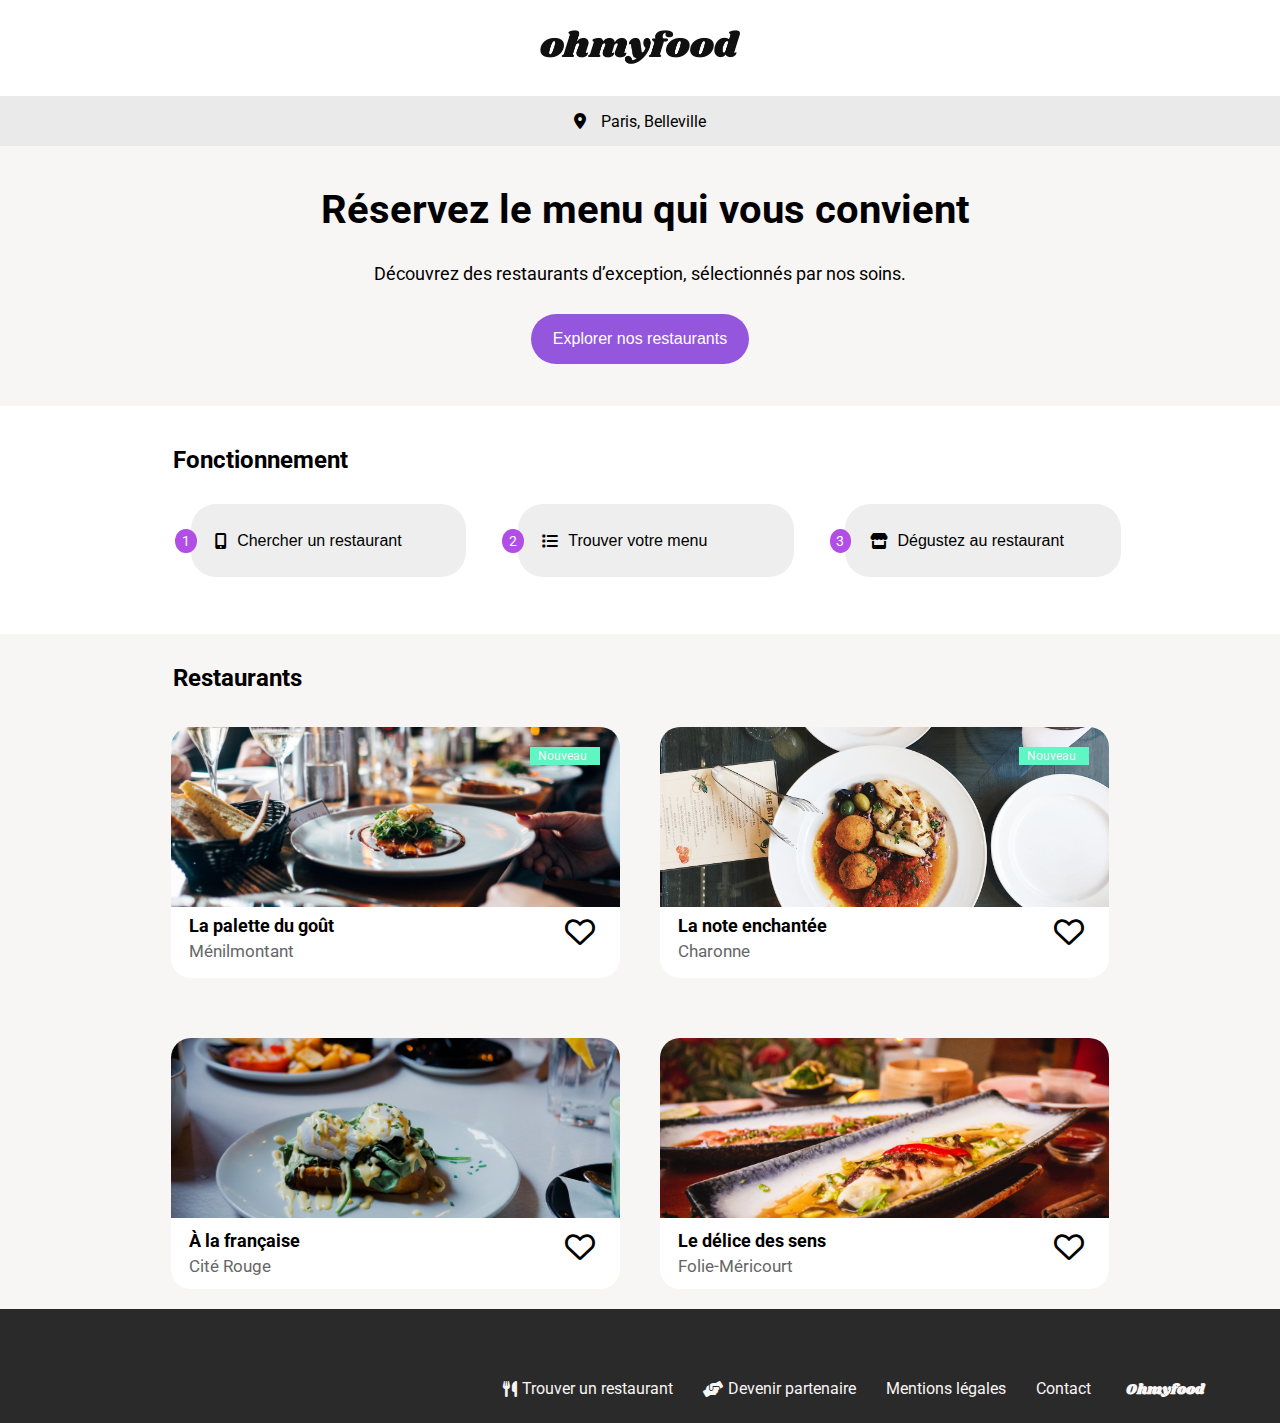
==== index.html @ 7b1d2f07 "Corrections de soutenance" ====
<!DOCTYPE html>
<html lang="fr">
<head>
    <meta charset="UTF-8">
    <title>OhMyFood</title>
    <link rel="preconnect" href="https://fonts.googleapis.com">
    <link rel="preconnect" href="https://fonts.gstatic.com" crossorigin>
    <link href="https://fonts.googleapis.com/css2?family=Raleway:wght@400;500;700&display=swap" rel="stylesheet">
    <link rel="stylesheet" href="./assets/css/style.css">
    <link rel="preconnect" href="https://fonts.googleapis.com">
    <link rel="stylesheet" href="https://cdnjs.cloudflare.com/ajax/libs/font-awesome/6.0.0-beta3/css/all.min.css">
    <link href="https://fonts.googleapis.com/css2?family=Roboto:ital,wght@0,100;0,300;0,400;0,500;0,700;0,900;1,100;1,300;1,400;1,500;1,700;1,900&display=swap" rel="stylesheet">
    <link href="https://fonts.googleapis.com/css2?family=Roboto:ital,wght@0,100;0,300;0,400;0,500;0,700;0,900;1,100;1,300;1,400;1,500;1,700;1,900&family=Shrikhand&display=swap" rel="stylesheet">
</head>

<body>

    <header>
        <div class="logo">
            <img src="./assets/images/ohmyfood/images/logo/ohmyfood.png" alt="logo">
        </div>
        <div class="location">
            <div class="icon"><i class="fa-solid fa-location-dot"></i></div>
            <p>Paris, Belleville</p>
        </div>
    </header>

    <main>

        <section class="intro">
            <h1>Réservez le menu qui vous convient</h1>
            <p>Découvrez des restaurants d’exception, sélectionnés par nos soins.</p>
            <button class="explore-button">Explorer nos restaurants</button>
        </section>

        <section class="fonctionnement">
            <h2>Fonctionnement</h2>
            <div class="steps">
                <div class="step">
                    <span class="number">1</span>
                    <button class="search-button"><i class="fa-solid fa-mobile-screen-button step-icon"></i>
                        <span>Chercher un restaurant</span> </button>
                </div>
                <div class="step">
                    <span class="number">2</span>
                    <button class="search-button"><i class="fa-solid fa-list step-icon"></i><span>Trouver votre menu</span> </button>
                </div>
                <div class="step">
                    <span class="number">3</span>
                    <button class="search-button"><i class="fa-solid fa-store step-icon"></i><span>Dégustez au restaurant</span></button>
                </div>
            </div>
        </section>

        <section class="restaurants">
            <h2>Restaurants</h2>
            <div class="restaurant-list">
                <div class="restaurant">
                    
                    <div class="restaurant-badge">
                        <a href="./restaurants/la-palette-du-gout/lapalette.html">
                        <img src="./assets/images/ohmyfood/images/restaurants/lapalette.jpg" alt="La palette du goût"></a>
                        <span class="badge">Nouveau</span>
                    </div>
                    <div class="restaurant-info">
                        <a href="./restaurants/la-palette-du-gout/lapalette.html">
                        <h3>La palette du goût</h3>
                        <p>Ménilmontant</p></a>
                        <input type="checkbox" class="favorite-checkbox" id="favorite1">
                        <label for="favorite1" class="favorite-button">
                            <i class="far fa-heart heart-empty"></i>
                            <i class="fas fa-heart heart-filled"></i>
                        </label>             
                    </div> 
                </div>

               
                <div class="restaurant">
                    
                    <div class="restaurant-badge">
                        <a href="./restaurants/la-note-enchantee/lanoteenchantee.html">
                        <img src="./assets/images/ohmyfood/images/restaurants/lanote.jpg" alt="La note enchantée"></a>
                        <span class="badge">Nouveau</span>
                    </div>
                    <div class="restaurant-info">
                        <a href="./restaurants/la-palette-du-gout/lapalette.html">
                        <h3>La note enchantée</h3>
                        <p>Charonne</p></a>
                        <input type="checkbox" class="favorite-checkbox" id="favorite2">
                        <label for="favorite2" class="favorite-button">
                            <i class="far fa-heart heart-empty"></i>
                            <i class="fas fa-heart heart-filled"></i>
                        </label>  
                    </div>
                </div>

                
                <div class="restaurant">
                    <a href="./restaurants/a-la-française/lafrancaise.html">
                    <img src="./assets/images/ohmyfood/images/restaurants/lafrancaise.jpg" alt="À la française"></a>
                    <div class="restaurant-info">
                        <a href="./restaurants/la-palette-du-gout/lapalette.html">
                        <h3>À la française</h3>
                        <p>Cité Rouge</p></a>
                        <input type="checkbox" class="favorite-checkbox" id="favorite3">
                        <label for="favorite3" class="favorite-button">
                            <i class="far fa-heart heart-empty"></i>
                            <i class="fas fa-heart heart-filled"></i>
                        </label>   
                    </div>
                </div>

                
                <div class="restaurant">
                    <a href="./restaurants/le-delice-des-sens/ledelicedessens.html">
                    <img src="./assets/images/ohmyfood/images/restaurants/ledelice.jpg" alt="Le délice des sens"></a>
                    <div class="restaurant-info">
                        <a href="./restaurants/la-palette-du-gout/lapalette.html">
                        <h3>Le délice des sens</h3>
                        <p>Folie-Méricourt</p></a>
                        <input type="checkbox" class="favorite-checkbox" id="favorite4">
                        <label for="favorite4" class="favorite-button">
                            <i class="far fa-heart heart-empty"></i>
                            <i class="fas fa-heart heart-filled"></i>
                        </label>    
                    </div>
                </div>
            </div>
        </section>
    </main>
    <footer>
        <nav>
            <h4>Ohmyfood</h4>
            <ul class="liste">
                <li><a href="#"><i class="fa-solid fa-utensils icon-footer"></i><span class="bas">Trouver un restaurant</span> </a></li>
                <li><a href="#"><i class="fa-solid fa-handshake-angle icon-footer"></i><span class="bas">Devenir partenaire</span></a></li>
                <li><a href="#"><span class="bas">Mentions légales</span></a></li>
                <li><a href="#"><span class="bas">Contact</span></a></li>
            </ul>
        </nav>
    </footer>
</body>
</html>
---- assets/css/style.css ----
body {
  background-color: #03A9F4;
  color: white;
}

.header {
  background-color: #2196F3;
  padding: 20px;
  text-align: center;
  font-size: 2em;
}

.menu {
  padding: 20px;
}
.menu .menu-item {
  padding: 15px;
  border: 1px solid white;
  transition: background-color 0.3s;
}
.menu .menu-item:hover {
  background-color: rgb(81.3846153846, 172.8846153846, 245.6153846154);
}

body {
  background-color: #03A9F4;
  color: white;
}

.header {
  background-color: #2196F3;
  padding: 20px;
  text-align: center;
  font-size: 2em;
}

.menu {
  padding: 20px;
}
.menu .menu-item {
  padding: 15px;
  border: 1px solid white;
  transition: background-color 0.3s;
}
.menu .menu-item:hover {
  background-color: rgb(81.3846153846, 172.8846153846, 245.6153846154);
}

body {
  background-color: #03A9F4;
  color: white;
}

.header {
  background-color: #2196F3;
  padding: 20px;
  text-align: center;
  font-size: 2em;
}

.menu {
  padding: 20px;
}
.menu .menu-item {
  padding: 15px;
  border: 1px solid white;
  transition: background-color 0.3s;
}
.menu .menu-item:hover {
  background-color: rgb(81.3846153846, 172.8846153846, 245.6153846154);
}

body {
  background-color: #03A9F4;
  color: white;
}

.header {
  background-color: #2196F3;
  padding: 20px;
  text-align: center;
  font-size: 2em;
}

.menu {
  padding: 20px;
}
.menu .menu-item {
  padding: 15px;
  border: 1px solid white;
  transition: background-color 0.3s;
}
.menu .menu-item:hover {
  background-color: rgb(81.3846153846, 172.8846153846, 245.6153846154);
}

* {
  margin: 0;
  padding: 0;
  box-sizing: border-box;
}

body {
  font-family: "Roboto", sans-serif;
}

.roboto-thin {
  font-family: "Roboto", sans-serif;
  font-weight: 100;
}

.roboto-light {
  font-family: "Roboto", sans-serif;
  font-weight: 300;
}

.roboto-regular {
  font-family: "Roboto", sans-serif;
  font-weight: 400;
}

.roboto-medium {
  font-family: "Roboto", sans-serif;
  font-weight: 500;
}

.roboto-bold {
  font-family: "Roboto", sans-serif;
  font-weight: 700;
}

.roboto-black {
  font-family: "Roboto", sans-serif;
  font-weight: 900;
}

.shrikhand-regular {
  font-family: "Shrikhand", serif;
  font-weight: 400;
}

header {
  height: 146px;
  width: 100%;
  display: flex;
  flex-direction: column;
  align-items: center;
}

.logo {
  width: 100%;
  height: 96px;
  background-color: white;
  display: flex;
  justify-content: center;
  padding-top: 30px;
}

header img {
  width: 200px;
  height: 34.2px;
}

.location {
  font-size: 16px;
  color: black;
  background-color: rgb(234, 234, 234);
  align-items: center;
  height: 50px;
  display: flex;
  justify-content: center;
  width: 100%;
}

.icon {
  margin-right: 15px;
}

.intro {
  text-align: center;
  background-color: rgb(248, 245, 245);
  width: 100%;
  height: 260px;
}

.intro h1 {
  font-size: 40px;
  color: black;
  padding-top: 40px;
  margin-left: 10px;
  margin-bottom: 30px;
  text-align: center;
}

.intro p {
  font-size: 18px;
  color: black;
  margin-bottom: 30px;
}

.explore-button {
  background-color: #9356DC;
  color: white;
  padding: 10px 20px;
  border-radius: 25px;
  font-size: 16px;
  cursor: pointer;
  border: none;
  width: 218px;
  height: 50px;
  transition: background-color 0.3s ease, transform 0.3s ease, color 0.3s ease;
}
.explore-button:hover {
  background-color: #c082e6;
  color: #f2e6ff;
  transform: scale(1.05);
}

.favorite-checkbox {
  display: none;
}

.favorite-button {
  background: none;
  border: none;
  cursor: pointer;
  font-size: 30px;
  position: relative;
  width: 30px;
  color: black;
}
.favorite-button .heart-empty {
  color: black;
  opacity: 1;
  transition: opacity 0.3s ease;
}
.favorite-button .heart-filled {
  color: #b24de6;
  opacity: 0;
  transition: opacity 0.3s ease;
  position: absolute;
  top: 0;
  left: 0;
}
.favorite-checkbox:checked + .favorite-button .heart-empty {
  opacity: 0;
}
.favorite-checkbox:checked + .favorite-button .heart-filled {
  opacity: 1;
}

.fonctionnement {
  width: 100%;
  height: 228.38px;
  display: flex;
  flex-direction: column;
  align-items: center;
  background-color: white;
}

.fonctionnement h2 {
  font-size: 24px;
  color: black;
  margin-bottom: 30px;
  margin-top: 40px;
  width: 73%;
}

.step {
  display: flex;
  align-items: center;
  margin-bottom: 20px;
  height: 73px;
  border-radius: 25px;
  width: 30%;
}

.steps {
  display: flex;
  gap: 20px;
  width: 80%;
  justify-content: center;
}

.step .number {
  width: 24px;
  height: 24px;
  background-color: #9356DC;
  color: white;
  border-radius: 50%;
  display: flex;
  justify-content: center;
  align-items: center;
  font-size: 14px;
  margin-right: 10px;
}

.step .number {
  width: 24px;
  height: 24px;
  background-color: #b24de6;
  color: white;
  border-radius: 50%;
  display: flex;
  justify-content: center;
  align-items: center;
  font-size: 14px;
  position: relative;
  left: 16px;
}

.search-button {
  background-color: #eee;
  color: black;
  width: 100%;
  height: 73px;
  border-radius: 25px;
  font-size: 16px;
  cursor: pointer;
  border: none;
  display: flex;
  align-items: center;
  padding-left: 8%;
  gap: 10px;
}

.restaurants {
  background-color: rgb(248, 245, 245);
  gap: 25px;
  display: flex;
  flex-direction: column;
  align-items: center;
  width: 100%;
}

.restaurants h2 {
  font-size: 24px;
  margin-bottom: 10px;
  margin-top: 30px;
  width: 73%;
  color: black;
}

.restaurant-list {
  display: flex;
  flex-wrap: wrap;
  gap: 40px;
  justify-content: center;
  width: 90%;
}

.restaurant {
  background-color: white;
  height: 251px;
  width: 39%;
  border-radius: 20px;
  margin-bottom: 20px;
}

.restaurant-badge {
  width: 100%;
  position: relative;
  height: 180px;
  border-radius: 20px;
}

.restaurant img {
  width: 100%;
  height: 180px;
  border-top-left-radius: 20px;
  border-top-right-radius: 20px;
  object-fit: cover;
}

.restaurant-info {
  display: flex;
  flex-direction: row;
  justify-content: space-between;
  margin: 8px 25px 0 18px;
  height: 50px;
}

.restaurant-info h3 {
  font-size: 18px;
  margin-bottom: 5px;
  text-decoration: none;
  color: black;
}

.restaurant-info p {
  font-size: 17px;
  color: black;
  margin-bottom: 5px;
  text-decoration: none;
  font-size: 17px;
  color: #666;
  margin-bottom: 5px;
}

.restaurant a {
  text-decoration: none;
  width: 100%;
}

.badge {
  background-color: #5ef6c3;
  color: rgb(248, 245, 245);
  padding: 2px 8px;
  width: 70px;
  font-size: 12px;
  position: absolute;
  top: 20px;
  right: 20px;
}

footer {
  width: 100%;
  background-color: rgb(43, 42, 42);
  padding: 15px;
  height: 114px;
  display: flex;
  justify-content: space-between;
  align-items: center;
  font-size: 0.9rem;
}

footer h4 {
  font-family: "Shrikhand", serif;
  margin-left: 20px;
  color: rgb(248, 245, 245);
  width: 139px;
  height: 27px;
}

footer nav ul {
  display: flex;
  margin-right: 15px;
  line-height: 20px;
  font-size: 16px;
  gap: 30px;
  list-style-type: none;
  color: rgb(248, 245, 245);
}

.icon-footer {
  margin-right: 5px;
}

footer nav {
  width: 100%;
  height: 114px;
  padding-top: 70px;
  display: flex;
  flex-direction: row-reverse;
  color: rgb(248, 245, 245);
}

footer nav ul li a {
  text-decoration: none;
  color: rgb(248, 245, 245);
  display: flex;
  align-items: center;
}

@media (min-width: 768px) and (max-width: 1024px) {
  /* Entete */
  header img {
    width: 197px;
    height: 36px;
  }
  .location {
    box-shadow: 6px 6px 25px rgba(0, 0, 0, 0.5);
  }
  /* Introduction */
  .intro h1 {
    font-size: 28px;
    margin-bottom: 10px;
    padding-top: 30px;
  }
  .intro p {
    font-size: 18px;
    width: 80%;
    margin-left: 10%;
  }
  /* Fonctionnement */
  .fonctionnement {
    height: 250px;
    width: 95%;
    padding: 0px 0px 0px 0px;
  }
  .fonctionnement h2 {
    font-size: 24px;
    margin-bottom: 30px;
    margin-top: 40px;
    width: 85%;
  }
  .steps {
    display: flex;
    flex-direction: row;
    width: 95%;
    margin-left: 5%;
  }
  .step {
    margin-bottom: 20px;
    height: 73px;
    width: 33%;
    border-radius: 25px;
  }
  .step .number {
    width: 24px;
    position: relative;
    left: 12px;
  }
  .search-button {
    background-color: #eee;
    color: black;
    width: 100%;
    height: 73px;
    border-radius: 25px;
    font-size: 14px;
    cursor: pointer;
    border: none;
    display: flex;
    align-items: center;
    padding-left: 8%;
    gap: 5px;
  }
  .step-icon {
    margin-right: 10px;
  }
  /* Restaurants */
  .restaurants {
    background-color: #eee;
    width: 100%;
    padding: 10px 30px 50px 40px;
  }
  .restaurants h2 {
    font-size: 24px;
    margin-bottom: 10px;
    margin-top: 30px;
    width: 95%;
  }
  .restaurant-list {
    display: flex;
    flex-direction: row;
    width: 100%;
    margin-left: 0%;
  }
  .restaurant {
    width: 45%;
    margin-left: 2%;
    height: 251px;
    border-radius: 20px 20px 20px 20px;
  }
  .restaurant-badge {
    width: 100%;
    position: relative;
    height: 180px;
    border-top-left-radius: 20px;
    border-top-right-radius: 20px;
  }
  .restaurant img {
    width: 100%;
    height: 180px;
    border-top-left-radius: 20px;
    border-top-right-radius: 20px;
  }
  .restaurant-info {
    display: flex;
    flex-direction: row;
    justify-content: space-between;
    margin-right: 25px;
    margin-left: 18px;
    margin-top: 8px;
  }
  .restaurant-info h3 {
    font-size: 20px;
    margin-bottom: 5px;
    color: black;
  }
  .restaurant-info p {
    font-size: 18px;
    color: #666;
    margin-bottom: 5px;
  }
  .restaurant a {
    text-decoration: none;
  }
  .badge {
    background-color: #5ef6c3;
    color: rgb(255, 255, 255);
    padding: 2px 8px;
    width: 70px;
    font-size: 12px;
    position: absolute;
    top: 20px;
    right: 20px;
  }
  /* Footer */
  footer {
    width: 100%;
    background-color: rgb(43, 42, 42);
    height: 114px;
  }
  h4 {
    color: white;
    width: 139px;
    height: 27px;
    margin-left: 20px;
    padding-bottom: 40px;
    font-family: "Shrikhand", serif;
    font-size: 22px;
  }
  footer nav {
    width: 100%;
    height: 114px;
    display: flex;
    flex-direction: column;
    padding-top: 30px;
  }
  footer nav ul {
    margin-left: 20px;
    display: flex;
    flex-direction: row;
    margin-left: 20px;
    margin-right: 15px;
    line-height: 20px;
    font-size: 16px;
    gap: 10px;
    list-style: none;
    padding-top: 10px;
  }
  .icon-footer {
    margin-right: 10px;
  }
  footer nav ul li a {
    text-decoration: none;
    color: #f8f5fa;
  }
}
/****************responsive mobiel**********/
@media (max-width: 767.98px) {
  /* Entete */
  header {
    width: 100%;
    height: 113px;
    padding: 0px 0px 0.5px 0px;
    gap: 0px;
  }
  header img {
    width: 197px;
    height: 36px;
    top: 14px;
    left: 89px;
    padding: 0px 19px 0px 16px;
    gap: 10px;
  }
  .logo {
    width: 100%;
    height: 63px;
    padding: 14px 89px 13px 89px;
    gap: 10px;
  }
  .location {
    box-shadow: 6px 6px 25px rgba(0, 0, 0, 0.5);
    width: 100%;
    height: 50px;
    top: 62.5px;
    left: -0.5px;
    gap: 17px;
  }
  /* Introduction */
  .intro h1 {
    font-size: 24px;
    margin-bottom: 10px;
    padding-top: 30px;
  }
  .intro p {
    font-size: 18px;
    width: 80%;
    margin-left: 10%;
  }
  /* fonctionnement*/
  .fonctionnement {
    height: 440px;
    padding: 0px 0px 0px 0px;
    display: flex;
    flex-direction: column;
    align-items: start;
  }
  .fonctionnement h2 {
    margin-left: 30px;
  }
  .steps {
    display: flex;
    flex-direction: column;
    width: 90%;
    margin-left: 5%;
  }
  .step {
    margin-bottom: 20px;
    height: 73px;
    width: 100%;
    border-radius: 25px;
  }
  .step .number {
    width: 24px;
    position: relative;
    left: 12px;
  }
  .search-button {
    background-color: #eee;
    color: black;
    width: 100%;
    height: 73px;
    border-radius: 25px;
    font-size: 18px;
    cursor: pointer;
    border: none;
    display: flex;
    align-items: center;
    gap: 10px;
  }
  .step-icon {
    margin-right: 10px;
  }
  /* Restaurants */
  .restaurants {
    background-color: #eee;
    padding-bottom: 40px;
    padding: 0px;
    height: 1300px;
    display: flex;
    flex-direction: column;
    align-items: start;
    width: 100%;
  }
  .restaurants h2 {
    font-size: 24px;
    margin-left: 30px;
  }
  .restaurant-list {
    display: flex;
    flex-wrap: wrap;
    width: 90%;
    margin-left: 6%;
  }
  .restaurant {
    width: 100%;
    border-radius: 20px 20px 20px 20px;
  }
  .restaurant img {
    width: 100%;
    height: 180px;
    border-top-left-radius: 20px;
    border-top-right-radius: 20px;
  }
  .restaurant-info {
    display: flex;
    flex-direction: row;
    justify-content: space-between;
    margin-right: 25px;
    margin-left: 18px;
    margin-top: 8px;
  }
  .restaurant-info h3 {
    font-size: 18px;
    margin-bottom: 5px;
    color: black;
  }
  .restaurant-info p {
    font-size: 17px;
    color: #666;
    margin-bottom: 5px;
  }
  .restaurant a {
    text-decoration: none;
  }
  .badge {
    background-color: #5ef6c3;
    color: rgb(255, 255, 255);
    padding: 2px 8px;
    width: 70px;
    font-size: 12px;
    position: absolute;
    top: 20px;
    right: 20px;
  }
  /* Footer */
  footer {
    width: 100%;
    background-color: rgb(43, 42, 42);
    height: 200px;
  }
  h4 {
    color: white;
    width: 139px;
    height: 27px;
    padding-bottom: 40px;
    font-family: "Shrikhand", serif;
    font-size: 22px;
    padding-left: 0px;
    margin-left: 20px;
  }
  footer nav {
    width: 100%;
    height: 120px;
    display: flex;
    flex-direction: column;
    padding-top: 0px;
  }
  footer nav ul {
    margin-left: 20px;
    display: flex;
    flex-direction: column;
    margin-left: 20px;
    margin-right: 15px;
    line-height: 20px;
    font-size: 16px;
    gap: 10px;
    list-style: none;
  }
  .icon-footer {
    margin-right: 10px;
  }
  footer nav ul li a {
    text-decoration: none;
    color: #f8f5fa;
  }
}

/*# sourceMappingURL=style.css.map */
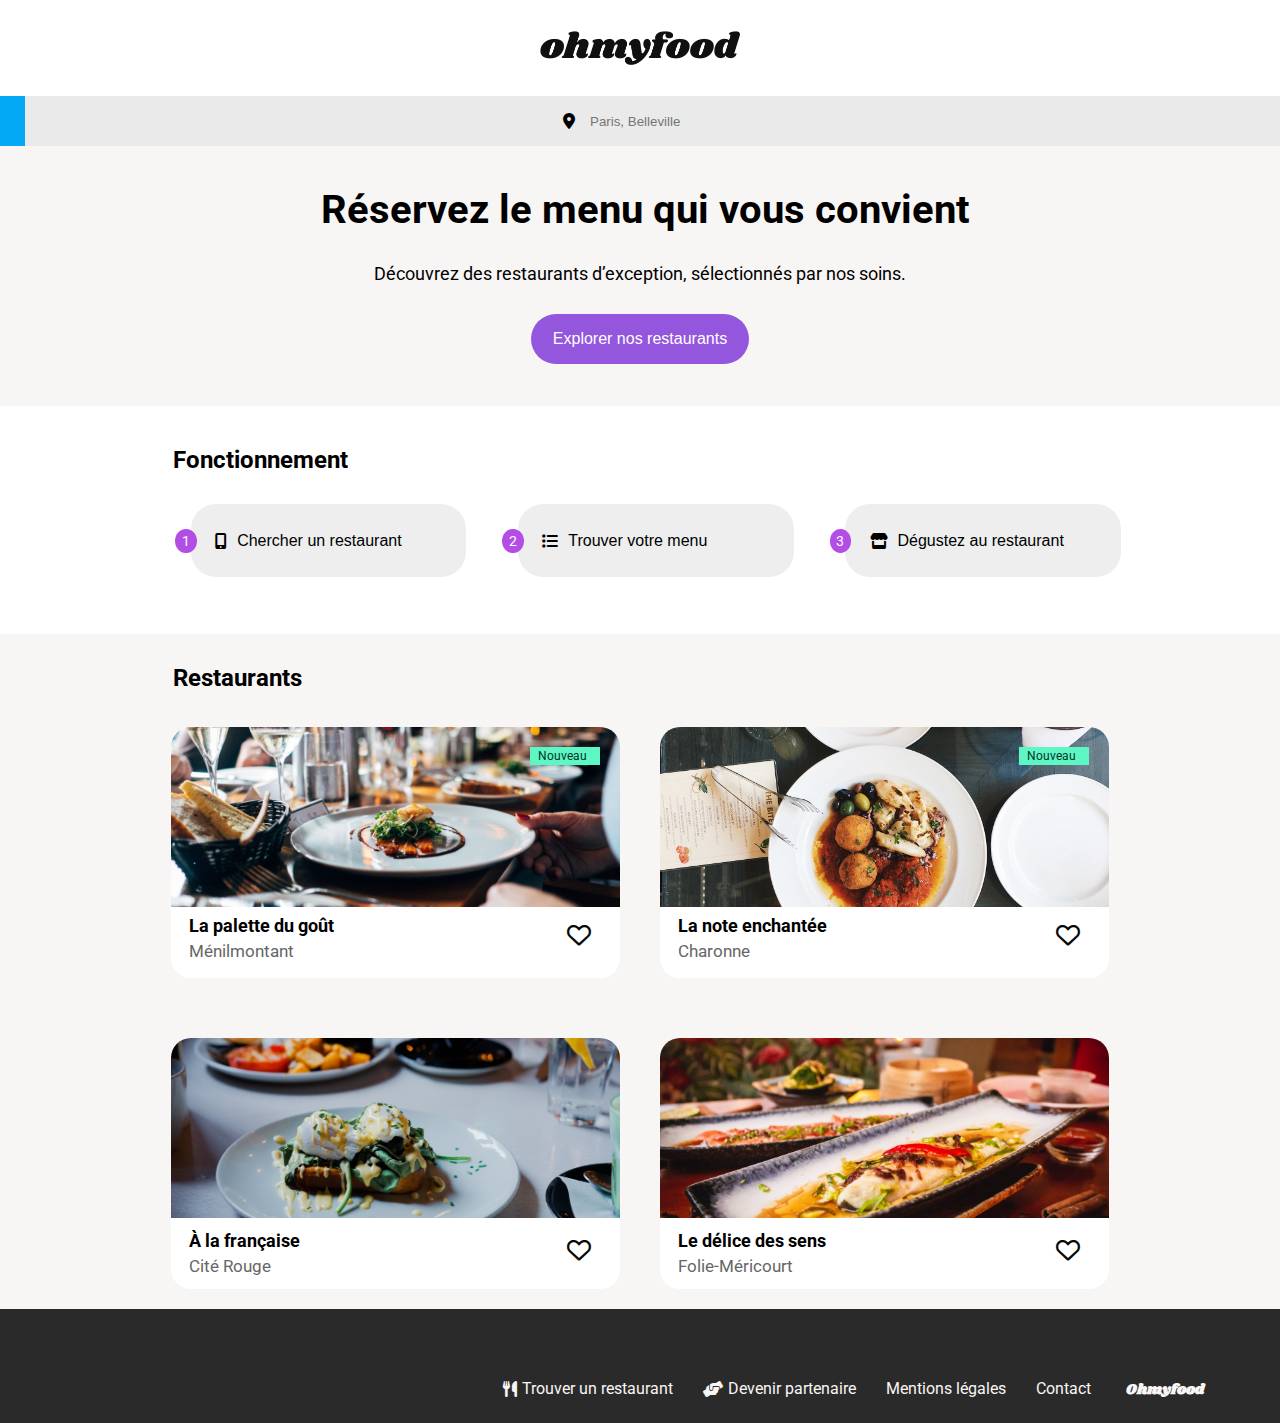
==== commit d8309d38: "Final commit" ====
--- a/index.html
+++ b/index.html
@@ -21,7 +21,7 @@
         </div>
         <div class="location">
             <div class="icon"><i class="fa-solid fa-location-dot"></i></div>
-            <p>Paris, Belleville</p>
+            <input type="text" name="ville" placeholder="Paris, Belleville">
         </div>
     </header>
 
@@ -66,11 +66,11 @@
                         <a href="./restaurants/la-palette-du-gout/lapalette.html">
                         <h3>La palette du goût</h3>
                         <p>Ménilmontant</p></a>
-                        <input type="checkbox" class="favorite-checkbox" id="favorite1">
-                        <label for="favorite1" class="favorite-button">
+                        <input type="checkbox" class="favorite-checkbox" id="favorite2">
+                        <label for="favorite2" class="favorite-button">
                             <i class="far fa-heart heart-empty"></i>
                             <i class="fas fa-heart heart-filled"></i>
-                        </label>             
+                        </label>  
                     </div> 
                 </div>
 
@@ -135,7 +135,7 @@
                 <li><a href="#"><i class="fa-solid fa-utensils icon-footer"></i><span class="bas">Trouver un restaurant</span> </a></li>
                 <li><a href="#"><i class="fa-solid fa-handshake-angle icon-footer"></i><span class="bas">Devenir partenaire</span></a></li>
                 <li><a href="#"><span class="bas">Mentions légales</span></a></li>
-                <li><a href="#"><span class="bas">Contact</span></a></li>
+                <li><a href="mailto:example@example.com"><span class="bas">Contact</span></a></li>
             </ul>
         </nav>
     </footer>
--- a/assets/css/style.css
+++ b/assets/css/style.css
@@ -1,3 +1,4 @@
+@charset "UTF-8";
 body {
   background-color: #03A9F4;
   color: white;
@@ -45,6 +46,11 @@
 .menu .menu-item:hover {
   background-color: rgb(81.3846153846, 172.8846153846, 245.6153846154);
 }
+.menu .menu-title {
+  width: 100%;
+  padding-left: 0px;
+  height: 40px;
+}
 
 body {
   background-color: #03A9F4;
@@ -153,7 +159,7 @@
   background-color: white;
   display: flex;
   justify-content: center;
-  padding-top: 30px;
+  align-items: center;
 }
 
 header img {
@@ -170,6 +176,14 @@
   display: flex;
   justify-content: center;
   width: 100%;
+  margin-left: 50px;
+}
+
+.location input {
+  text-decoration: none;
+  background-color: rgb(234, 234, 234);
+  color: black;
+  border: none;
 }
 
 .icon {
@@ -208,7 +222,7 @@
   border: none;
   width: 218px;
   height: 50px;
-  transition: background-color 0.3s ease, transform 0.3s ease, color 0.3s ease;
+  transition: background-color 0.3s ease;
 }
 .explore-button:hover {
   background-color: #c082e6;
@@ -216,6 +230,7 @@
   transform: scale(1.05);
 }
 
+/**** ANIMATION CSS FAVORIS****/
 .favorite-checkbox {
   display: none;
 }
@@ -223,28 +238,32 @@
 .favorite-button {
   background: none;
   border: none;
+  color: #080808;
   cursor: pointer;
-  font-size: 30px;
+  font-size: 24px;
   position: relative;
   width: 30px;
-  color: black;
-}
-.favorite-button .heart-empty {
-  color: black;
-  opacity: 1;
-  transition: opacity 0.3s ease;
-}
-.favorite-button .heart-filled {
-  color: #b24de6;
-  opacity: 0;
-  transition: opacity 0.3s ease;
+  height: 21px;
+  gap: 0px;
+  top: 8px;
+}
+
+.heart-empty, .heart-filled {
   position: absolute;
   top: 0;
   left: 0;
-}
+  transition: opacity 0.3s ease;
+}
+
+.heart-filled {
+  color: #b24de6;
+  opacity: 0;
+}
+
 .favorite-checkbox:checked + .favorite-button .heart-empty {
   opacity: 0;
 }
+
 .favorite-checkbox:checked + .favorite-button .heart-filled {
   opacity: 1;
 }
@@ -404,13 +423,13 @@
 
 .badge {
   background-color: #5ef6c3;
-  color: rgb(248, 245, 245);
   padding: 2px 8px;
   width: 70px;
   font-size: 12px;
   position: absolute;
   top: 20px;
   right: 20px;
+  color: #043327;
 }
 
 footer {
@@ -596,6 +615,14 @@
     top: 20px;
     right: 20px;
   }
+  .menu-item-title {
+    display: inline-block; /* Permet au rognage de fonctionner */
+    width: 150px; /* Ajustez cette largeur pour le rognage */
+    white-space: nowrap; /* Empêche le retour à la ligne */
+    overflow: hidden; /* Cache le texte qui dépasse */
+    text-overflow: ellipsis; /* Ajoute des points de suspension */
+    font-size: 16px; /* Assurez-vous que la taille de police n'est pas trop grande */
+  }
   /* Footer */
   footer {
     width: 100%;
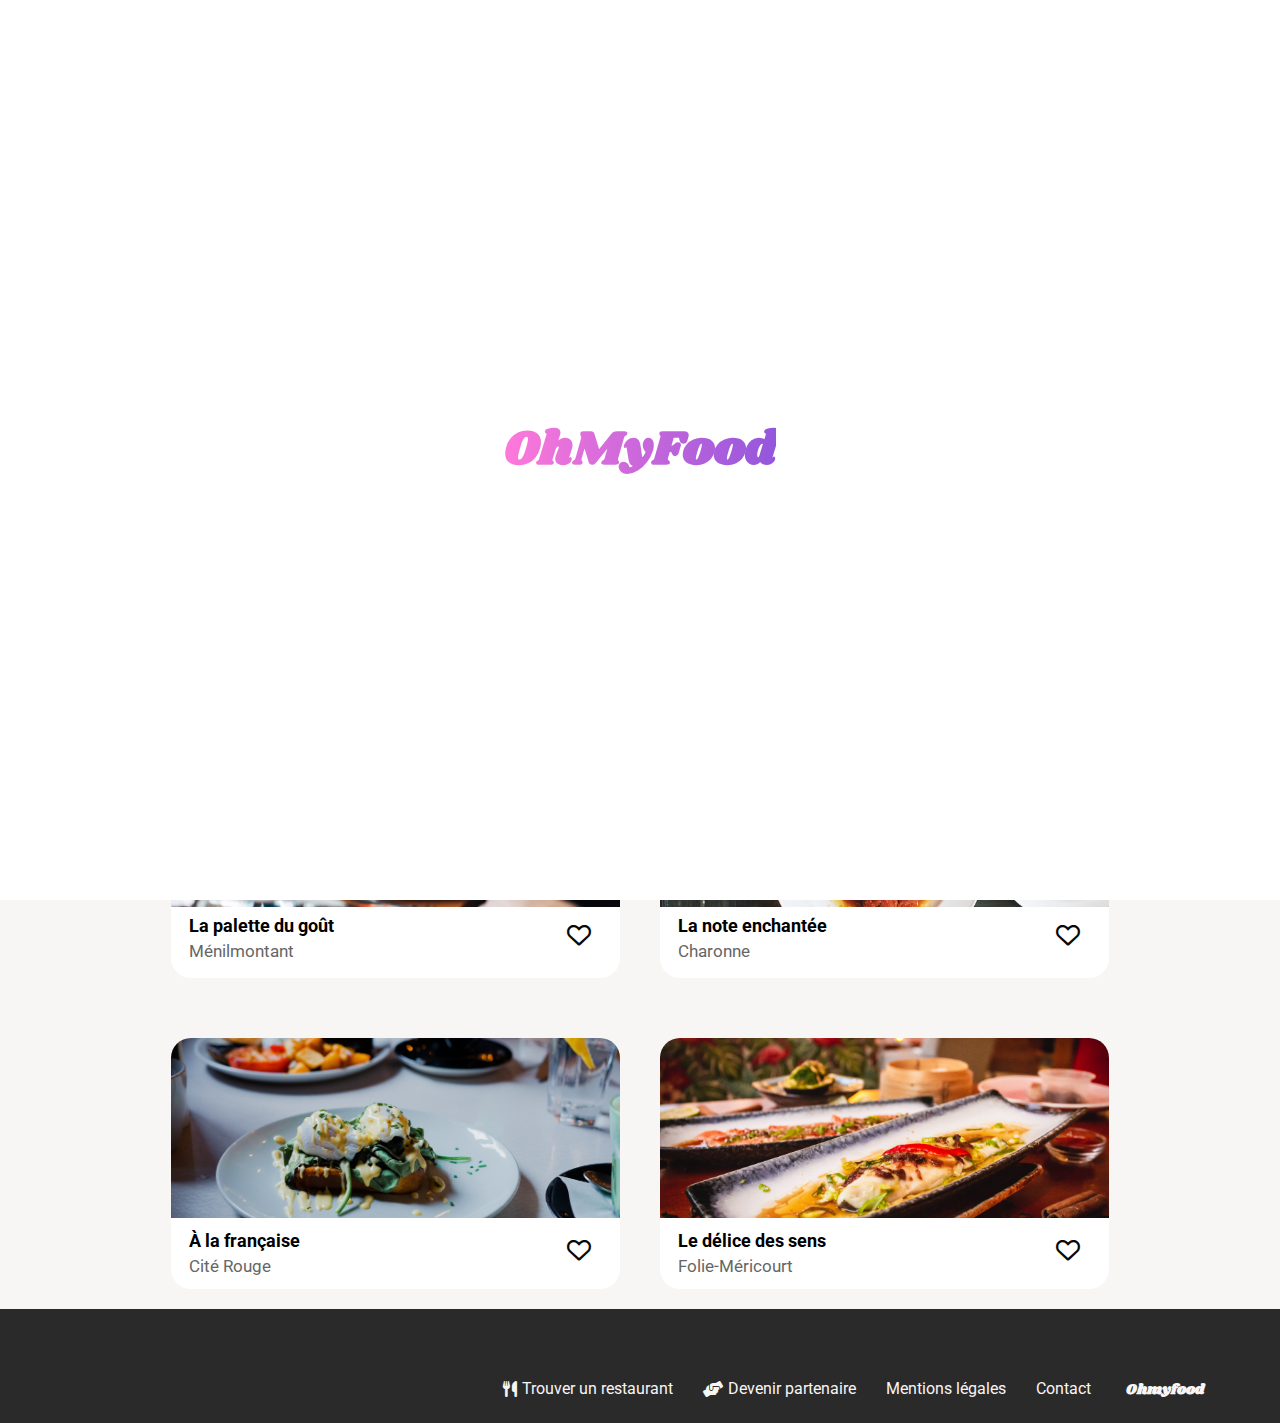
==== commit 5f101f5d: "Dernier commit" ====
--- a/index.html
+++ b/index.html
@@ -2,19 +2,23 @@
 <html lang="fr">
 <head>
     <meta charset="UTF-8">
+    <meta name="viewport" content="width=device-width, initial-scale=1.0">
     <title>OhMyFood</title>
     <link rel="preconnect" href="https://fonts.googleapis.com">
     <link rel="preconnect" href="https://fonts.gstatic.com" crossorigin>
-    <link href="https://fonts.googleapis.com/css2?family=Raleway:wght@400;500;700&display=swap" rel="stylesheet">
     <link rel="stylesheet" href="./assets/css/style.css">
     <link rel="preconnect" href="https://fonts.googleapis.com">
     <link rel="stylesheet" href="https://cdnjs.cloudflare.com/ajax/libs/font-awesome/6.0.0-beta3/css/all.min.css">
-    <link href="https://fonts.googleapis.com/css2?family=Roboto:ital,wght@0,100;0,300;0,400;0,500;0,700;0,900;1,100;1,300;1,400;1,500;1,700;1,900&display=swap" rel="stylesheet">
     <link href="https://fonts.googleapis.com/css2?family=Roboto:ital,wght@0,100;0,300;0,400;0,500;0,700;0,900;1,100;1,300;1,400;1,500;1,700;1,900&family=Shrikhand&display=swap" rel="stylesheet">
 </head>
 
 <body>
 
+    <!-- Loader overlay -->
+    <div class="loader-overlay">
+        <h1 class="loader-text">OhMyFood</h1>
+    </div>
+    <div class="content">
     <header>
         <div class="logo">
             <img src="./assets/images/ohmyfood/images/logo/ohmyfood.png" alt="logo">
@@ -66,8 +70,8 @@
                         <a href="./restaurants/la-palette-du-gout/lapalette.html">
                         <h3>La palette du goût</h3>
                         <p>Ménilmontant</p></a>
-                        <input type="checkbox" class="favorite-checkbox" id="favorite2">
-                        <label for="favorite2" class="favorite-button">
+                        <input type="checkbox" class="favorite-checkbox" id="favorite1">
+                        <label for="favorite1" class="favorite-button">
                             <i class="far fa-heart heart-empty"></i>
                             <i class="fas fa-heart heart-filled"></i>
                         </label>  
@@ -139,5 +143,6 @@
             </ul>
         </nav>
     </footer>
+</div>
 </body>
 </html>
--- a/assets/css/style.css
+++ b/assets/css/style.css
@@ -1,9 +1,4 @@
 @charset "UTF-8";
-body {
-  background-color: #03A9F4;
-  color: white;
-}
-
 .header {
   background-color: #2196F3;
   padding: 20px;
@@ -23,11 +18,6 @@
   background-color: rgb(81.3846153846, 172.8846153846, 245.6153846154);
 }
 
-body {
-  background-color: #03A9F4;
-  color: white;
-}
-
 .header {
   background-color: #2196F3;
   padding: 20px;
@@ -52,11 +42,6 @@
   height: 40px;
 }
 
-body {
-  background-color: #03A9F4;
-  color: white;
-}
-
 .header {
   background-color: #2196F3;
   padding: 20px;
@@ -76,11 +61,6 @@
   background-color: rgb(81.3846153846, 172.8846153846, 245.6153846154);
 }
 
-body {
-  background-color: #03A9F4;
-  color: white;
-}
-
 .header {
   background-color: #2196F3;
   padding: 20px;
@@ -168,7 +148,7 @@
 }
 
 .location {
-  font-size: 16px;
+  font-size: 18px;
   color: black;
   background-color: rgb(234, 234, 234);
   align-items: center;
@@ -176,7 +156,7 @@
   display: flex;
   justify-content: center;
   width: 100%;
-  margin-left: 50px;
+  padding-left: 100px;
 }
 
 .location input {
@@ -184,6 +164,7 @@
   background-color: rgb(234, 234, 234);
   color: black;
   border: none;
+  font-size: 18px;
 }
 
 .icon {
@@ -213,7 +194,7 @@
 }
 
 .explore-button {
-  background-color: #9356DC;
+  background: linear-gradient(to bottom right, #FF79DA, #9356DC);
   color: white;
   padding: 10px 20px;
   border-radius: 25px;
@@ -222,7 +203,7 @@
   border: none;
   width: 218px;
   height: 50px;
-  transition: background-color 0.3s ease;
+  transition: background-color 0.3s ease, transform 0.3s ease, color 0.3s ease;
 }
 .explore-button:hover {
   background-color: #c082e6;
@@ -256,7 +237,9 @@
 }
 
 .heart-filled {
-  color: #b24de6;
+  background: linear-gradient(to bottom right, #FF79DA, #9356DC);
+  -webkit-background-clip: text; /* Appliquer le dégradé uniquement au texte */
+  -webkit-text-fill-color: transparent; /* Rendre le texte transparent pour laisser apparaître le dégradé */
   opacity: 0;
 }
 
@@ -268,6 +251,66 @@
   opacity: 1;
 }
 
+/* Masquer le contenu principal pendant le chargement */
+.content {
+  animation: showContent 0.5s ease forwards 3s; /* Affiche le contenu après 3 secondes */
+}
+
+/* Loader container */
+.loader-overlay {
+  position: fixed;
+  top: 0;
+  left: 0;
+  width: 100%;
+  height: 100%;
+  background-color: #ffffff;
+  display: flex;
+  align-items: center;
+  justify-content: center;
+  z-index: 1000;
+  animation: fadeOut 0.5s ease 1s forwards; /* Disparition du loader après 3 secondes */
+}
+
+/* Style et animation du texte OhMyFood */
+.loader-text {
+  font-size: 3rem;
+  font-family: "Shrikhand";
+  background: linear-gradient(to right, #FF79DA, #9356DC);
+  -webkit-background-clip: text;
+  -webkit-text-fill-color: transparent;
+  animation: slideIn 3s ease forwards;
+}
+
+/* Animation pour faire glisser le texte de gauche à droite */
+@keyframes slideIn {
+  0% {
+    transform: translateX(-100%);
+  }
+  100% {
+    transform: translateX(0);
+  }
+}
+/* Disparition du loader */
+@keyframes fadeOut {
+  0% {
+    opacity: 1;
+  }
+  100% {
+    opacity: 0;
+    visibility: hidden;
+  }
+}
+/* Apparition du contenu principal */
+@keyframes showContent {
+  from {
+    display: block;
+    opacity: 0;
+  }
+  to {
+    display: block;
+    opacity: 1;
+  }
+}
 .fonctionnement {
   width: 100%;
   height: 228.38px;
@@ -694,7 +737,6 @@
     height: 50px;
     top: 62.5px;
     left: -0.5px;
-    gap: 17px;
   }
   /* Introduction */
   .intro h1 {
